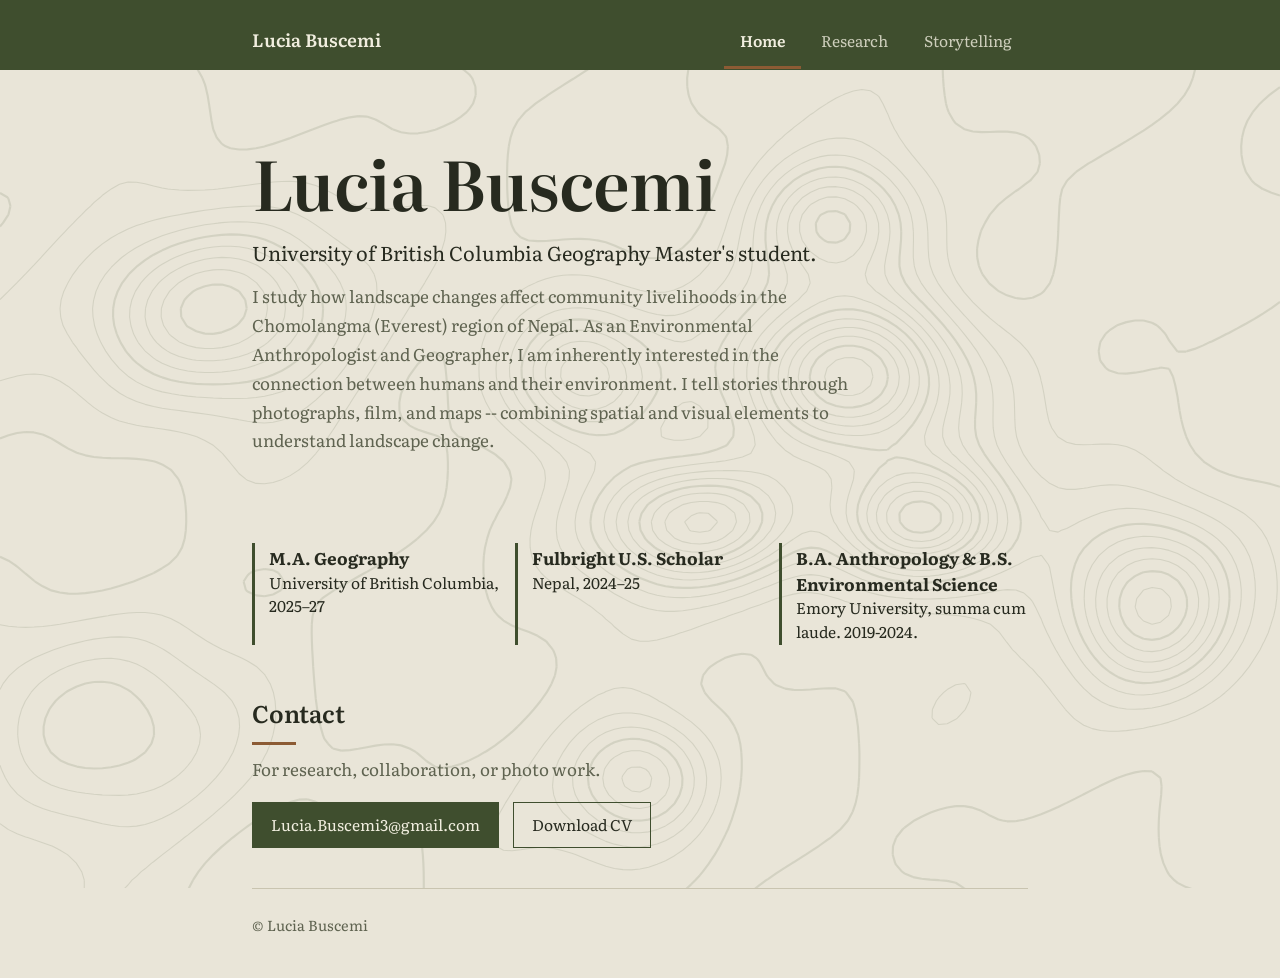
==== index.html @ bc477846 "Update description of research focus in index.html" ====
<!DOCTYPE html>
<html lang="en">
<head>
<meta charset="utf-8">
<meta name="viewport" content="width=device-width, initial-scale=1, viewport-fit=cover">
<title>Lucia Buscemi</title>
<link href="https://fonts.googleapis.com/css2?family=Literata:ital,opsz,wght@0,7..72,400;0,7..72,600;1,7..72,400&display=swap" rel="stylesheet">
<style>
:root{
  --bg:#e9e5d8; --panel:#f3f0e6; --ink:#272a1f; --muted:#5f6350; --line:#c9c4b0; --moss:#3f4e2e; --on-moss:#f1eedf; --clay:#8c5b34; --link:#3f5a2a;
  box-sizing:border-box; padding-top:env(safe-area-inset-top,0px); padding-bottom:env(safe-area-inset-bottom,0px);
}
@media (prefers-color-scheme: dark){
  :root:not([data-theme="light"]){--bg:#1b1e16;--panel:#23271c;--ink:#e8e6d8;--muted:#a3a68f;--line:#3b402f;--moss:#2c3820;--on-moss:#ecead9;--clay:#d19a6a;--link:#b5cf93}
}
:root[data-theme="dark"]{--bg:#1b1e16;--panel:#23271c;--ink:#e8e6d8;--muted:#a3a68f;--line:#3b402f;--moss:#2c3820;--on-moss:#ecead9;--clay:#d19a6a;--link:#b5cf93}
html{scroll-padding-top:env(safe-area-inset-top,0px)}
*{box-sizing:border-box}
body{margin:0;background:var(--bg);color:var(--ink);font-family:"Literata",Georgia,"Times New Roman",serif;font-size:17px;line-height:1.7}
a{color:var(--link);text-underline-offset:3px}
a:focus-visible,button:focus-visible{outline:2px solid var(--clay);outline-offset:3px}
.wrap{max-width:820px;margin:0 auto;padding:0 22px}
.bar{background:var(--moss);color:var(--on-moss)}
.bar .wrap{display:flex;flex-wrap:wrap;justify-content:space-between;align-items:baseline;gap:8px 28px;padding-top:18px;padding-bottom:0}
.bar .name{font-weight:600;font-size:18px;padding-bottom:14px}
nav{display:flex;gap:4px}
nav a{color:var(--on-moss);text-decoration:none;padding:10px 16px 12px;font-size:15.5px;border-bottom:3px solid transparent;opacity:.8}
nav a:hover{opacity:1}
nav a[aria-current="page"]{opacity:1;border-bottom-color:var(--clay);font-weight:600}
.page{display:none;padding-bottom:40px}
.page.on{display:block}
#home{position:relative;overflow:hidden}
#topo{position:absolute;inset:0;width:100%;height:100%;color:var(--moss);opacity:.12;pointer-events:none}
#home .wrap{position:relative}
.hero{border-bottom:0}
.hero .wrap{position:relative;padding-top:76px;padding-bottom:64px}
h1{font-size:clamp(42px,9vw,68px);line-height:1.05;font-weight:600;margin:0 0 20px;letter-spacing:-.015em}
.lede{font-size:20px;line-height:1.55;max-width:34em;margin:0 0 14px}
.sub{max-width:36em;color:var(--muted);margin:0}
h2{font-size:24px;font-weight:600;margin:48px 0 6px}
h2::after{content:"";display:block;width:44px;height:3px;background:var(--clay);margin-top:8px}
.intro{color:var(--muted);margin:10px 0 18px;max-width:40em}
.facts{display:grid;gap:14px;margin-top:24px}
@media(min-width:640px){.facts{grid-template-columns:repeat(3,1fr)}}
.fact{border-left:3px solid var(--moss);padding:2px 0 2px 14px;font-size:15.5px;line-height:1.5}
.fact b{display:block;font-size:17px}
.contact{display:flex;flex-wrap:wrap;gap:10px 14px;margin-top:14px}
.btn{display:inline-block;padding:9px 18px;border:1.5px solid var(--moss);color:var(--ink);text-decoration:none;font-size:15.5px;background:transparent}
.btn.fill{background:var(--moss);color:var(--on-moss)}
.btn:hover{border-color:var(--clay)}
.item{padding:16px 0;border-bottom:1px solid var(--line)}
.item:last-of-type{border-bottom:0}
.item h3{font-size:19px;font-weight:600;margin:0 0 2px;line-height:1.35}
.meta{font-size:14.5px;color:var(--clay);font-style:italic;margin-bottom:4px}
.item p{margin:6px 0 0;max-width:42em}
.embed{margin:16px 0 8px}
.frame{position:relative;width:100%;background:var(--panel);border:1px solid var(--line)}
.frame iframe{position:absolute;inset:0;width:100%;height:100%;border:0}
.frame .empty{position:absolute;inset:0;display:flex;align-items:center;justify-content:center;text-align:center;padding:16px;color:var(--muted);font-style:italic;font-size:15px}
.open{font-size:14.5px;margin-top:6px}
.photos{display:grid;grid-template-columns:repeat(auto-fill,minmax(200px,1fr));gap:12px;margin-top:14px}
.photos figure{margin:0}
.ph{aspect-ratio:4/3;background:var(--panel);border:1px solid var(--line);display:flex;align-items:center;justify-content:center;color:var(--muted);font-size:13px;font-style:italic;text-align:center;padding:8px}
figcaption{font-size:13.5px;color:var(--muted);margin-top:4px}
.carousel{position:relative;margin-top:14px;outline:none}
.slide{position:relative;aspect-ratio:3/2;background:var(--panel);border:1px solid var(--line);display:flex;align-items:center;justify-content:center;color:var(--muted);font-style:italic;font-size:15px;text-align:center;padding:12px}
.slide img{max-width:100%;max-height:100%;object-fit:contain;display:block}
.carousel [hidden]{display:none!important}
.arrow{position:absolute;top:50%;transform:translateY(-50%);width:44px;height:44px;border:0;background:var(--moss);color:var(--on-moss);font-size:26px;line-height:1;cursor:pointer;opacity:.9}
.arrow:hover{background:var(--clay)}
.arrow.prev{left:10px}.arrow.next{right:10px}
.capline{display:flex;justify-content:space-between;gap:16px;margin-top:8px;font-size:14.5px;color:var(--muted)}
.stage{position:relative}
.spread{display:flex;justify-content:center;align-items:center;background:var(--panel);border:1px solid var(--line);min-height:240px}
.spread img{width:50%;height:auto;display:block;min-width:0}
.spread.single img{width:100%;max-width:480px}
.spread .none{padding:60px 16px;color:var(--muted);font-style:italic;font-size:15px;text-align:center}
footer{padding:24px 0 40px;border-top:1px solid var(--line);font-size:14.5px;color:var(--muted)}
</style>
</head>
<body>
<header class="bar"><div class="wrap">
  <span class="name">Lucia Buscemi</span>
  <nav aria-label="Pages">
    <a href="#home">Home</a><a href="#research">Research</a><a href="#storytelling">Storytelling</a>
  </nav>
</div></header>

<main>
<!-- HOME -->
<div class="page" id="home">
  <svg id="topo" viewBox="0 0 1200 800" preserveAspectRatio="xMidYMid slice" fill="none" stroke="currentColor" stroke-linejoin="round" aria-hidden="true"></svg>
  <div class="hero">
    <div class="wrap">
      <h1>Lucia Buscemi</h1>
      <p class="lede">University of British Columbia Geography Master's student.</p>
      <p class="sub">I study how landscape changes affect community livelihoods in the Chomolangma (Everest) region of Nepal. As an Environmental Anthropologist and Geographer, I am inherently interested in the connection between humans and their environment. I tell stories through photographs, film, and maps -- combining spatial and visual elements to understand landscape change.</p>
    </div>
  </div>
  <div class="wrap">
    <div class="facts">
      <div class="fact"><b>M.A. Geography</b>University of British Columbia, 2025–27</div>
      <div class="fact"><b>Fulbright U.S. Scholar</b>Nepal, 2024–25</div>
      <div class="fact"><b>B.A. Anthropology & B.S. Environmental Science</b>Emory University, summa cum laude. 2019-2024.</div>
    </div>
    <h2>Contact</h2>
    <p class="intro">For research, collaboration, or photo work.</p>
    <div class="contact">
      <a class="btn fill" href="mailto:Lucia.Buscemi3@gmail.com">Lucia.Buscemi3@gmail.com</a>
      <a class="btn" href="#">Download CV</a>
    </div>
  </div>
</div>

<!-- RESEARCH -->
<div class="page" id="research"><div class="wrap">
  <h2>Research</h2>
  <p class="intro">Hazards, tourism, and livelihoods in the Himalaya, and how local communities respond to landscape changes.</p>

  <div class="item">
    <div class="meta">Master's research at UBC, in progress, 2025&ndash;27</div>
    <h3>The Effects of Hazard-Related Landscape Changes on Livelihoods in Khumbu Pasanglhamu Rural Municipality, Nepal</h3>
    <p>How floods and landslides affect livelihoods in Solukhumbu. Designed with the Sagarmatha Pollution Control Committee and Khumbu Pasanglhamu Rural Municipality. Supervisor: Dr. Michele Koppes, Committee: Dr. Phurwa Dolpopa.</p>
  </div>
  <div class="item">
    <div class="meta">Fulbright research, 2024&ndash;25</div>
    <h3>Tourism infrastructure, climate adaptation, and policy</h3>
    <p>Ethnographic research in the Everest region on trekking trails, adaptation initiatives, and government policy, alongside waste management work including the Carry Me Back program.</p>
    <div class="embed" data-embed="storymap" data-ratio="62%" data-title="ArcGIS StoryMap"></div>
  </div>
  <div class="item">
    <div class="meta">Honors thesis, 2023</div>
    <h3>Footsteps on the Roof of the World: Navigating Anthropogenic Impacts in the Everest Region</h3>
    <p>Supported by a Halle Institute research fellowship and awarded highest honors. It looks at the autonomy of Khumbu residents and challenges Western media portrayals of trash in the region.</p>
  </div>
  <div class="item">
    <div class="meta">Research thesis, Chile, 2024</div>
    <h3>Las Hierbas Medicinales y Problemas Ambientales: Socio-Political-Environmental Nexus of the Mapuche Population in Central-Southern Chile</h3>
    <p>A capstone thesis about the relationship between dictator-era forest plantations in Chile with the Indigenous Mapuche's relationship with/access to medicinal plants.</p>
  </div>

  <h2>Scientific poster</h2>
  <p class="intro">Plastic burning in Guatemala.</p>
  <div class="embed" data-embed="poster" data-ratio="133%" data-max="440px" data-title="Scientific poster"></div>
</div></div>

<!-- STORYTELLING -->
<div class="page" id="storytelling"><div class="wrap">
  <h2>Storytelling</h2>
  <p class="intro">Photographs, film, and print about the places and people I work with.</p>

  <h2>Photography</h2>
  <div class="carousel" id="car" tabindex="0" role="group" aria-roledescription="carousel" aria-label="Photography">
    <div class="slide"><img id="car-img" alt="" hidden><span id="car-none">Replace with a photo</span></div>
    <button class="arrow prev" id="car-prev" aria-label="Previous photo">&#8249;</button>
    <button class="arrow next" id="car-next" aria-label="Next photo">&#8250;</button>
    <div class="capline"><span id="car-cap"></span><span id="car-count"></span></div>
  </div>

  <h2>Photojournalism</h2>
  <p class="intro">Written from informal interviews with residents of El Chaltén, Argentina, this article explores how the newly elected President of Argentina, Javier Millei, threatens land sovernigity and environmental conservation of the Patagonia region.</p>
  <div class="embed" data-embed="photojournalism" data-ratio="62%" data-title="Photojournalism"></div>

  <h2>Video</h2>
  <p class="intro">DRAFT part of a short film about a new road that was built into the Chomolangma (Everest) region of Nepal.</p>
  <div class="embed" data-embed="video" data-ratio="56.25%" data-title="Video"></div>

  <h2>Magazine</h2>
  <p class="intro">The Himalayan Art Symposium 2025 magazine.</p>
  <div class="carousel" id="mag" tabindex="0" role="group" aria-roledescription="carousel" aria-label="Magazine">
    <div class="stage">
      <div class="spread" id="mag-spread"></div>
      <button class="arrow prev" id="mag-prev" aria-label="Previous pages">&#8249;</button>
      <button class="arrow next" id="mag-next" aria-label="Next pages">&#8250;</button>
    </div>
    <div class="capline"><span id="mag-cap"></span><span id="mag-pdf"></span></div>
  </div>

  <h2>Brochure</h2>
  <p class="intro">A waste management brochure for Sagarmatha National Park.</p>
  <div class="embed" data-embed="flyer" data-ratio="70%" data-title="Brochure"></div>
</div></div>
</main>

<div class="wrap"><footer>© Lucia Buscemi</footer></div>

<script>
// Paste your share/embed links between the quotes. Leave empty to show a placeholder.
var EMBEDS = {
  photojournalism: "https://www.canva.com/design/DAF_JvlA7Rw/uStv0QBDQE4K6cSyzGXrGg/view?embed",
  video: "https://www.youtube.com/embed/9x9nUaC5-gs?si=LjgP9laKdaHgzKM0",
  storymap: "https://storymaps.arcgis.com/stories/f96e7fc4ce134c1085461bcf22367383",
  flyer: "https://www.canva.com/design/DAGhS96YS2A/IpJbpJyo7QUl0VN2s8rgWg/view?embed",
  poster: "https://www.canva.com/design/DAGucFhJKdc/jUPxYcBiiAcR9ZHtkVZmww/view?embed"
};
document.querySelectorAll(".embed").forEach(function(el){
  if (el.dataset.max) el.style.maxWidth = el.dataset.max;
  var url = EMBEDS[el.dataset.embed], f = document.createElement("div");
  f.className = "frame"; f.style.paddingTop = el.dataset.ratio;
  if (url) {
    var i = document.createElement("iframe");
    i.src = url; i.title = el.dataset.title; i.loading = "lazy"; i.allowFullscreen = true;
    i.allow = "accelerometer; autoplay; clipboard-write; encrypted-media; gyroscope; picture-in-picture; web-share; fullscreen; geolocation";
    i.referrerPolicy = "strict-origin-when-cross-origin";
    f.appendChild(i);
    el.appendChild(f);
    var p = document.createElement("p"); p.className = "open";
    p.innerHTML = '<a target="_blank" rel="noopener">Open in a new tab</a>';
    p.firstChild.href = url; el.appendChild(p);
  } else {
    f.innerHTML = '<div class="empty">Your ' + el.dataset.title.toLowerCase() + ' will appear here once its link is added.</div>';
    el.appendChild(f);
  }
});
// Stylized contour map of the Everest massif (Everest, Lhotse, Nuptse, Changtse, Cho Oyu, Makalu), not survey data.
(function(){
  var nx=150, ny=100, S=[[1,.38,1,.13,.10],[1.08,.55,.93,.10,.07],[.82,.55,.82,.12,.07],[.98,.2,.6,.09,.07],[.68,.38,.62,.09,.08],[.25,.3,.7,.14,.10],[1.35,.65,.75,.10,.10],[.75,.85,.5,.08,.07],[.1,.8,.35,.15,.12]];
  function h(x,y){
    var v=.1;
    S.forEach(function(k){var dx=(x-k[0])/k[3],dy=(y-k[1])/k[4];v+=k[2]*Math.exp(-(dx*dx+dy*dy));});
    return v+.035*Math.sin(x*14+y*6)+.03*Math.sin(y*19-x*7+1)+.015*Math.sin(x*31+y*23);
  }
  var g=[],i,j,k;
  for(j=0;j<=ny;j++){g[j]=[];for(i=0;i<=nx;i++)g[j][i]=h(i/nx*1.5,j/ny);}
  var cw=1200/nx,ch=800/ny,thin="",thick="";
  for(k=0;k<14;k++){
    var l=.1+k*.075,d="";
    for(j=0;j<ny;j++)for(i=0;i<nx;i++){
      var a=g[j][i],b=g[j][i+1],c=g[j+1][i+1],e=g[j+1][i],x0=i*cw,y0=j*ch;
      var m=(a>l?8:0)|(b>l?4:0)|(c>l?2:0)|(e>l?1:0);
      if(m==0||m==15)continue;
      var P={T:[x0+cw*(l-a)/(b-a),y0],R:[x0+cw,y0+ch*(l-b)/(c-b)],B:[x0+cw*(l-e)/(c-e),y0+ch],L:[x0,y0+ch*(l-a)/(e-a)]};
      var T={1:"LB",2:"BR",3:"LR",4:"TR",5:"TLBR",6:"TB",7:"TL",8:"TL",9:"TB",10:"TRLB",11:"TR",12:"LR",13:"BR",14:"LB"}[m];
      for(var q=0;q<T.length;q+=2){var p1=P[T[q]],p2=P[T[q+1]];d+="M"+p1[0].toFixed(1)+" "+p1[1].toFixed(1)+"L"+p2[0].toFixed(1)+" "+p2[1].toFixed(1);}
    }
    if(k%4==0)thick+=d;else thin+=d;
  }
  document.getElementById("topo").innerHTML='<path d="'+thin+'" stroke-width="1"/><path d="'+thick+'" stroke-width="2"/>';
})();
// Photography: the folder your photos are in. Use "" if they sit next to index.html.
var PHOTO_DIR = "photos/";
var PHOTOS = [
  {src: PHOTO_DIR + "himalayanart-1.JPG", caption: "Himalayan Art Symposium | Salleri, Solukhumbu, Nepal | May 2025"},
  {src: PHOTO_DIR + "himalayanart-2.JPG", caption: "Himalayan Art Symposium | Salleri, Solukhumbu, Nepal | May 2025"},
  {src: PHOTO_DIR + "himalayanart-3.JPG", caption: "Himalayan Art Symposium | Salleri, Solukhumbu, Nepal | May 2025"},
  {src: PHOTO_DIR + "himalayanart-4.JPG", caption: "Himalayan Art Symposium | Salleri, Solukhumbu, Nepal | May 2025"},
  {src: PHOTO_DIR + "himalayanart-5.JPG", caption: "Himalayan Art Symposium | Salleri, Solukhumbu, Nepal | May 2025"},
  {src: PHOTO_DIR + "himalayanart-6.JPG", caption: "Himalayan Art Symposium | Salleri, Solukhumbu, Nepal | May 2025"},
  {src: PHOTO_DIR + "himalayanart-7.JPG", caption: "Himalayan Art Symposium | Salleri, Solukhumbu, Nepal | May 2025"},
  {src: PHOTO_DIR + "himalayanart-8.JPG", caption: "Himalayan Art Symposium | Salleri, Solukhumbu, Nepal | May 2025"},
  {src: PHOTO_DIR + "himalayanart-9.JPG", caption: "Himalayan Art Symposium | Salleri, Solukhumbu, Nepal | May 2025"},
  {src: PHOTO_DIR + "himalayanart-10.JPG", caption: "Himalayan Art Symposium | Salleri, Solukhumbu, Nepal | May 2025"},
  {src: PHOTO_DIR + "himalayanart-11.JPG", caption: "Himalayan Art Symposium | Salleri, Solukhumbu, Nepal | May 2025"},
  {src: PHOTO_DIR + "himalayanart-12.JPG", caption: "Himalayan Art Symposium | Salleri, Solukhumbu, Nepal | May 2025"},
  {src: PHOTO_DIR + "himalayanart-13.JPG", caption: "Himalayan Art Symposium | Salleri, Solukhumbu, Nepal | May 2025"},
  {src: PHOTO_DIR + "himalayanart-14.JPG", caption: "Himalayan Art Symposium | Salleri, Solukhumbu, Nepal | May 2025"},
  {src: PHOTO_DIR + "himalayanart-15.JPG", caption: "Himalayan Art Symposium | Salleri, Solukhumbu, Nepal | May 2025"},
  {src: PHOTO_DIR + "himalayanart-16.JPG", caption: "Himalayan Art Symposium | Salleri, Solukhumbu, Nepal | May 2025"},
  {src: PHOTO_DIR + "himalayanart-17.JPG", caption: "Himalayan Art Symposium | Salleri, Solukhumbu, Nepal | May 2025"},
  {src: PHOTO_DIR + "nature-1.JPG", caption: "Cerro Chaltén | Patagonia, Argentina | January 2024"},
  {src: PHOTO_DIR + "nature-2.JPG", caption: "Cerro Chaltén | Patagonia, Argentina | January 2024"},
  {src: PHOTO_DIR + "nature-3.JPG", caption: "Torres del Paine National Park | Patagonia, Chile | February 2024"},
  {src: PHOTO_DIR + "nature-4.JPG", caption: "Torres del Paine National Park | Patagonia, Chile | February 2024"},
  {src: PHOTO_DIR + "khumbu-1.JPG", caption: "Porter above Namche Bazaar | Solukhumbu, Nepal | June 2022"},
  {src: PHOTO_DIR + "khumbu-2.JPG", caption: "Chomolangma (Everest) Base Camp during the monsoon | Solukhumbu, Nepal | July 2022"},
  {src: PHOTO_DIR + "khumbu-3.JPG", caption: "Sunset over Chomolangma (Everest) from Kala Pattar | Solukhumbu, Nepal | June 2023"},
  {src: PHOTO_DIR + "khumbu-4.JPG", caption: "Ama Dablam | Solukhumbu, Nepal | June 2023"},
  {src: PHOTO_DIR + "patagonia-1.JPG", caption: "Glaciar Grey, Southern Patagonia Ice Field | Torres del Paine National Park, Chile | February 2024"},
  {src: PHOTO_DIR + "patagonia-2.JPG", caption: "Glaciar Grey, Southern Patagonia Ice Field | Torres del Paine National Park, Chile | February 2024"},
  {src: PHOTO_DIR + "peru-1.JPG", caption: "Sand Buggy, Huacachina Desert Oasis | Peru | January 2020"}
];
(function(){
  var list = PHOTOS.length ? PHOTOS : [{src:"",caption:"Caption, place, year"},{src:"",caption:"Caption, place, year"},{src:"",caption:"Caption, place, year"}];
  var i=0, box=document.getElementById("car"), img=document.getElementById("car-img"), none=document.getElementById("car-none"),
      cap=document.getElementById("car-cap"), cnt=document.getElementById("car-count");
  function render(){
    var p=list[i]; cap.textContent=p.caption||""; cnt.textContent=(i+1)+" / "+list.length;
    if(p.src){ none.hidden=true; img.hidden=false; img.alt=p.caption||"Photograph"; img.src=p.src; }
    else { img.hidden=true; none.hidden=false; none.textContent="Replace with a photo"; }
  }
  img.addEventListener("error",function(){
    var u=list[i].src, alt=/\.JPG$/.test(u)?u.replace(/\.JPG$/,".jpg"):(/\.jpg$/.test(u)?u.replace(/\.jpg$/,".JPG"):"");
    if(alt && img.getAttribute("src")===u){ img.src=alt; return; }
    img.hidden=true; none.hidden=false; none.textContent="Photo not found: "+u;
  });
  function go(d){ i=(i+d+list.length)%list.length; render(); }
  document.getElementById("car-prev").onclick=function(){go(-1)};
  document.getElementById("car-next").onclick=function(){go(1)};
  if(list.length<2){ document.getElementById("car-prev").hidden=true; document.getElementById("car-next").hidden=true; }
  box.addEventListener("keydown",function(e){ if(e.key==="ArrowLeft")go(-1); if(e.key==="ArrowRight")go(1); });
  var x0=null;
  box.addEventListener("touchstart",function(e){x0=e.touches[0].clientX},{passive:true});
  box.addEventListener("touchend",function(e){ if(x0===null)return; var dx=e.changedTouches[0].clientX-x0; if(Math.abs(dx)>40)go(dx<0?1:-1); x0=null; });
  render();
})();
// Magazine: put page images in a "magazine" folder, in order, and list them here.
var MAGAZINE = {
  pages: [
    // "magazine/page-01.jpg", "magazine/page-02.jpg", "magazine/page-03.jpg"
  ],
  pdf: "" // optional, e.g. "magazine/magazine.pdf" adds a download link
};
(function(){
  var pages=MAGAZINE.pages, sp=document.getElementById("mag-spread"), box=document.getElementById("mag"),
      cap=document.getElementById("mag-cap"), pdf=document.getElementById("mag-pdf"),
      prev=document.getElementById("mag-prev"), next=document.getElementById("mag-next"), i=0, views=[], single=false;
  function build(){
    single=window.innerWidth<640; views=[];
    if(single){ pages.forEach(function(_,k){views.push([k])}); }
    else { if(pages.length) views.push([0]); for(var k=1;k<pages.length;k+=2) views.push(k+1<pages.length?[k,k+1]:[k]); }
  }
  function render(){
    sp.innerHTML=""; sp.className="spread"+(single?" single":"");
    if(!pages.length){ sp.innerHTML='<div class="none">Magazine pages will appear here as a two-page spread.</div>'; cap.textContent=""; prev.hidden=next.hidden=true; return; }
    var v=views[i]; v.forEach(function(k){var im=document.createElement("img"); im.src=pages[k]; im.alt="Magazine page "+(k+1); sp.appendChild(im);});
    cap.textContent=(v.length>1?"Pages "+(v[0]+1)+"\u2013"+(v[1]+1):"Page "+(v[0]+1))+" of "+pages.length;
    prev.hidden=next.hidden=views.length<2;
  }
  function go(d){ i=(i+d+views.length)%views.length; render(); }
  function find(pg){ for(var k=0;k<views.length;k++) if(views[k].indexOf(pg)>-1) return k; return 0; }
  prev.onclick=function(){go(-1)}; next.onclick=function(){go(1)};
  box.addEventListener("keydown",function(e){ if(e.key==="ArrowLeft")go(-1); if(e.key==="ArrowRight")go(1); });
  var x0=null;
  box.addEventListener("touchstart",function(e){x0=e.touches[0].clientX},{passive:true});
  box.addEventListener("touchend",function(e){ if(x0===null)return; var dx=e.changedTouches[0].clientX-x0; if(Math.abs(dx)>40)go(dx<0?1:-1); x0=null; });
  window.addEventListener("resize",function(){ var was=single, pg=views[i]?views[i][0]:0; build(); if(was!==single){ i=find(pg); render(); } });
  if(MAGAZINE.pdf){ pdf.innerHTML='<a download>Download the magazine (PDF)</a>'; pdf.firstChild.href=MAGAZINE.pdf; }
  build(); render();
})();
function show(id){
  if (!id || !document.getElementById(id)) id = "home";
  document.querySelectorAll(".page").forEach(function(p){p.classList.toggle("on", p.id === id)});
  document.querySelectorAll("nav a").forEach(function(a){
    if (a.getAttribute("href") === "#" + id) a.setAttribute("aria-current","page"); else a.removeAttribute("aria-current");
  });
  window.scrollTo(0,0);
}
function fromHash(){ var h=""; try{h=location.hash.slice(1);}catch(e){} show(h); }
document.querySelectorAll("nav a").forEach(function(a){
  a.addEventListener("click", function(e){
    e.preventDefault();
    var id = a.getAttribute("href").slice(1);
    show(id);
    try{ history.replaceState(null, "", "#" + id); }catch(err){}
  });
});
window.addEventListener("hashchange", fromHash);
fromHash();
</script>
</body>
</html>
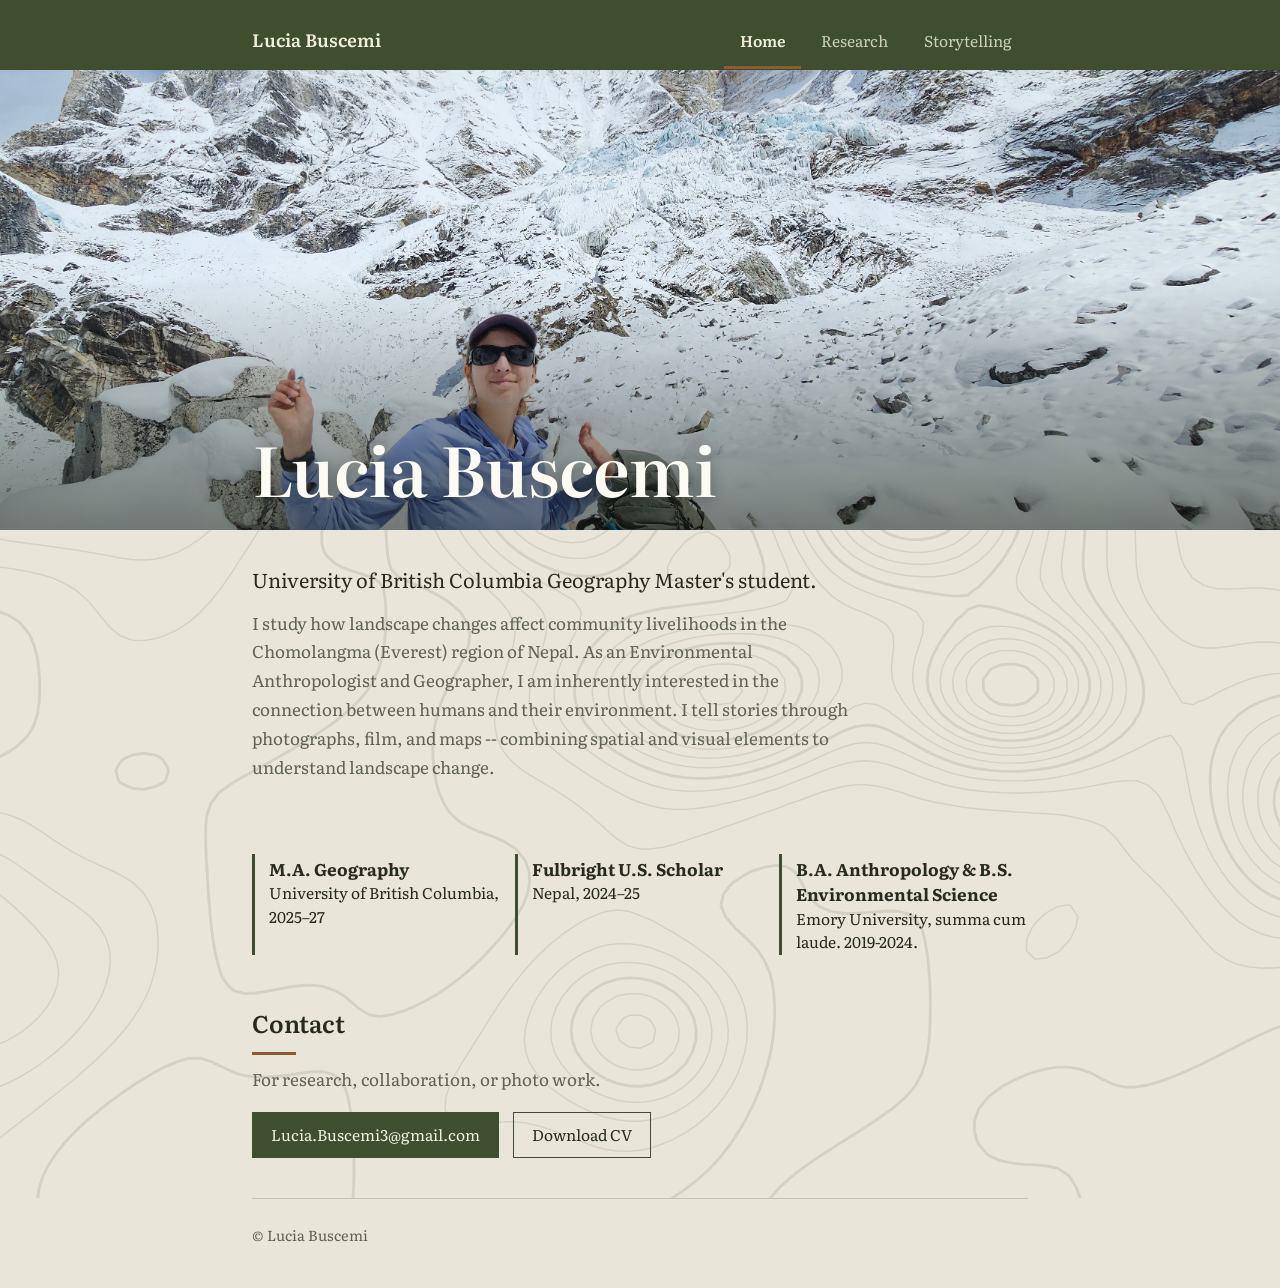
==== commit 9056d170: "Rename index (8).html to index.html" ====
--- a/index.html
+++ b/index.html
@@ -33,7 +33,13 @@
 #topo{position:absolute;inset:0;width:100%;height:100%;color:var(--moss);opacity:.12;pointer-events:none}
 #home .wrap{position:relative}
 .hero{border-bottom:0}
-.hero .wrap{position:relative;padding-top:76px;padding-bottom:64px}
+.hero .wrap{position:relative;padding-top:34px;padding-bottom:48px}
+.banner{position:relative;height:clamp(280px,44vw,460px);background:var(--moss);overflow:hidden}
+.banner img{position:absolute;inset:0;width:100%;height:100%;object-fit:cover;object-position:center}
+.banner img[hidden]{display:none}
+.banner::after{content:"";position:absolute;inset:0;background:linear-gradient(to top,rgba(18,22,12,.55),rgba(18,22,12,0) 55%);pointer-events:none}
+#home .banner .wrap{position:absolute;left:0;right:0;bottom:0;z-index:1;padding:0 22px 26px}
+.banner h1{color:#fbfaf3;margin:0;text-shadow:0 1px 14px rgba(0,0,0,.35)}
 h1{font-size:clamp(42px,9vw,68px);line-height:1.05;font-weight:600;margin:0 0 20px;letter-spacing:-.015em}
 .lede{font-size:20px;line-height:1.55;max-width:34em;margin:0 0 14px}
 .sub{max-width:36em;color:var(--muted);margin:0}
@@ -91,8 +97,11 @@
 <div class="page" id="home">
   <svg id="topo" viewBox="0 0 1200 800" preserveAspectRatio="xMidYMid slice" fill="none" stroke="currentColor" stroke-linejoin="round" aria-hidden="true"></svg>
   <div class="hero">
+    <div class="banner">
+      <img id="cover-img" alt="Cover photograph">
+      <div class="wrap"><h1>Lucia Buscemi</h1></div>
+    </div>
     <div class="wrap">
-      <h1>Lucia Buscemi</h1>
       <p class="lede">University of British Columbia Geography Master's student.</p>
       <p class="sub">I study how landscape changes affect community livelihoods in the Chomolangma (Everest) region of Nepal. As an Environmental Anthropologist and Geographer, I am inherently interested in the connection between humans and their environment. I tell stories through photographs, film, and maps -- combining spatial and visual elements to understand landscape change.</p>
     </div>
@@ -142,6 +151,9 @@
   <h2>Scientific poster</h2>
   <p class="intro">Plastic burning in Guatemala.</p>
   <div class="embed" data-embed="poster" data-ratio="133%" data-max="440px" data-title="Scientific poster"></div>
+
+  <h2>Emory University Anthropology 585 (Development and Change) Final Paper</h2>
+  <div class="embed" data-embed="paper" data-ratio="125%" data-max="680px" data-title="Final paper"></div>
 </div></div>
 
 <!-- STORYTELLING -->
@@ -191,7 +203,8 @@
   video: "https://www.youtube.com/embed/9x9nUaC5-gs?si=LjgP9laKdaHgzKM0",
   storymap: "https://storymaps.arcgis.com/stories/f96e7fc4ce134c1085461bcf22367383",
   flyer: "https://www.canva.com/design/DAGhS96YS2A/IpJbpJyo7QUl0VN2s8rgWg/view?embed",
-  poster: "https://www.canva.com/design/DAGucFhJKdc/jUPxYcBiiAcR9ZHtkVZmww/view?embed"
+  poster: "https://www.canva.com/design/DAGucFhJKdc/jUPxYcBiiAcR9ZHtkVZmww/view?embed",
+  paper: "papers/anthro585-final-paper.pdf" // PDF uploaded to a "papers" folder on GitHub
 };
 document.querySelectorAll(".embed").forEach(function(el){
   if (el.dataset.max) el.style.maxWidth = el.dataset.max;
@@ -293,13 +306,14 @@
   box.addEventListener("touchend",function(e){ if(x0===null)return; var dx=e.changedTouches[0].clientX-x0; if(Math.abs(dx)>40)go(dx<0?1:-1); x0=null; });
   render();
 })();
-// Magazine: put page images in a "magazine" folder, in order, and list them here.
+// Magazine: the folder with your page images, and how many pages there are (page-01.jpg ... page-66.jpg).
+var MAGAZINE_DIR = "magazine/";
+var MAGAZINE_PAGES = 66;
 var MAGAZINE = {
-  pages: [
-    // "magazine/page-01.jpg", "magazine/page-02.jpg", "magazine/page-03.jpg"
-  ],
+  pages: [],
   pdf: "" // optional, e.g. "magazine/magazine.pdf" adds a download link
 };
+for (var n = 1; n <= MAGAZINE_PAGES; n++) MAGAZINE.pages.push(MAGAZINE_DIR + "page-" + (n < 10 ? "0" : "") + n + ".jpg");
 (function(){
   var pages=MAGAZINE.pages, sp=document.getElementById("mag-spread"), box=document.getElementById("mag"),
       cap=document.getElementById("mag-cap"), pdf=document.getElementById("mag-pdf"),
@@ -312,7 +326,10 @@
   function render(){
     sp.innerHTML=""; sp.className="spread"+(single?" single":"");
     if(!pages.length){ sp.innerHTML='<div class="none">Magazine pages will appear here as a two-page spread.</div>'; cap.textContent=""; prev.hidden=next.hidden=true; return; }
-    var v=views[i]; v.forEach(function(k){var im=document.createElement("img"); im.src=pages[k]; im.alt="Magazine page "+(k+1); sp.appendChild(im);});
+    var v=views[i]; v.forEach(function(k){var im=document.createElement("img"); im.alt="Magazine page "+(k+1);
+      im.onerror=function(){ var u=im.getAttribute("src"); if(!im.dataset.r){ im.dataset.r=1; im.src=/\.jpg$/.test(u)?u.replace(/\.jpg$/,".JPG"):u.replace(/\.JPG$/,".jpg"); } };
+      im.src=pages[k]; sp.appendChild(im);});
+    if(views[i+1]) views[i+1].forEach(function(k){ new Image().src=pages[k]; });
     cap.textContent=(v.length>1?"Pages "+(v[0]+1)+"\u2013"+(v[1]+1):"Page "+(v[0]+1))+" of "+pages.length;
     prev.hidden=next.hidden=views.length<2;
   }
@@ -326,6 +343,16 @@
   window.addEventListener("resize",function(){ var was=single, pg=views[i]?views[i][0]:0; build(); if(was!==single){ i=find(pg); render(); } });
   if(MAGAZINE.pdf){ pdf.innerHTML='<a download>Download the magazine (PDF)</a>'; pdf.firstChild.href=MAGAZINE.pdf; }
   build(); render();
+})();
+// Cover photo banner on the home page
+(function(){
+  var im=document.getElementById("cover-img");
+  im.addEventListener("error",function(){
+    var u=im.getAttribute("src");
+    if(!im.dataset.r){ im.dataset.r=1; im.src=/\.jpg$/.test(u)?u.replace(/\.jpg$/,".JPG"):u.replace(/\.JPG$/,".jpg"); }
+    else { im.hidden=true; }
+  });
+  im.src=PHOTO_DIR+"coverphoto.jpg";
 })();
 function show(id){
   if (!id || !document.getElementById(id)) id = "home";
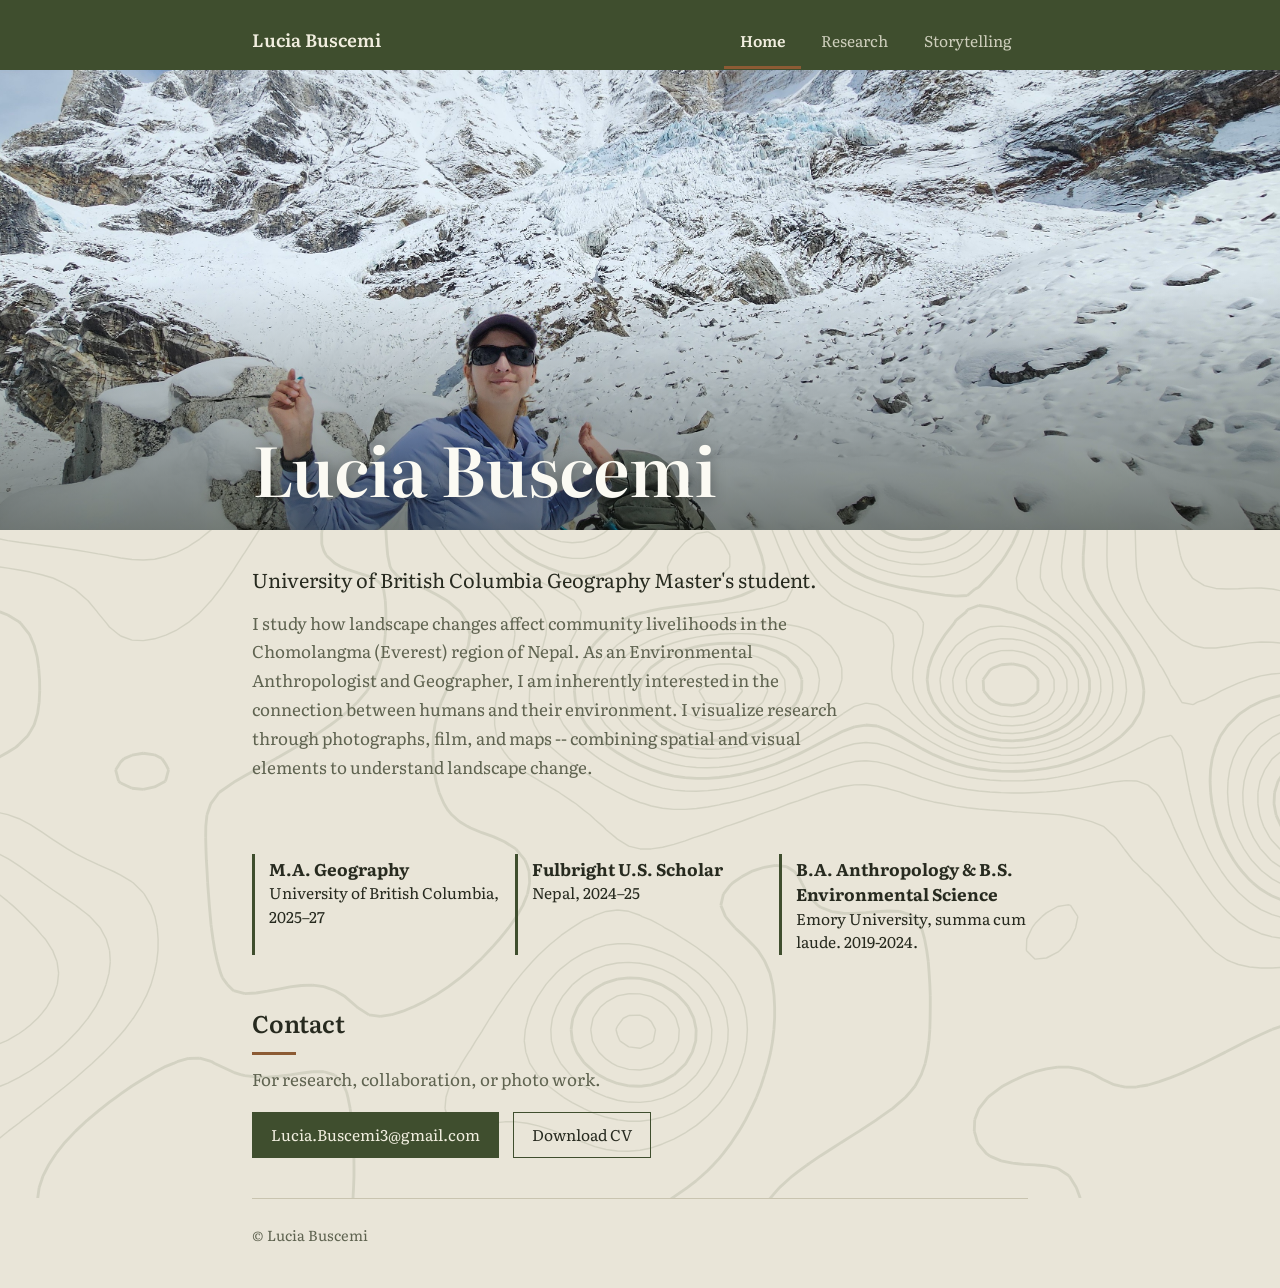
==== commit 30672cef: "Update index.html" ====
--- a/index.html
+++ b/index.html
@@ -75,7 +75,20 @@
 .arrow{position:absolute;top:50%;transform:translateY(-50%);width:44px;height:44px;border:0;background:var(--moss);color:var(--on-moss);font-size:26px;line-height:1;cursor:pointer;opacity:.9}
 .arrow:hover{background:var(--clay)}
 .arrow.prev{left:10px}.arrow.next{right:10px}
-.capline{display:flex;justify-content:space-between;gap:16px;margin-top:8px;font-size:14.5px;color:var(--muted)}
+.capline{display:flex;justify-content:space-between;gap:16px;margin-top:8px;font-size:14.5px;color:var(--muted);line-height:1.5}
+.capline span:first-child{flex:1}
+.capline span:last-child{white-space:nowrap}
+.dd{position:relative;display:flex}
+.menu{display:none;position:absolute;left:0;top:100%;min-width:190px;background:var(--moss);border-top:1px solid rgba(255,255,255,.18);box-shadow:0 8px 18px rgba(0,0,0,.22);z-index:20}
+.dd:hover .menu,.dd:focus-within .menu{display:block}
+.menu a{display:block;padding:11px 18px;border-bottom:0;opacity:.85;font-size:15px;white-space:nowrap}
+.menu a:hover,.menu a:focus-visible{opacity:1;background:rgba(255,255,255,.08)}
+.menu a[aria-current="page"]{font-weight:600;opacity:1}
+.subnav{display:flex;gap:18px;margin:6px 0 0;font-size:15px}
+.subnav a{color:var(--muted);text-decoration:none;border-bottom:2px solid transparent;padding-bottom:2px}
+.subnav a:hover{color:var(--ink)}
+.subnav a[aria-current="page"]{color:var(--ink);font-weight:600;border-bottom-color:var(--clay)}
+.pub{max-width:42em}
 .stage{position:relative}
 .spread{display:flex;justify-content:center;align-items:center;background:var(--panel);border:1px solid var(--line);min-height:240px}
 .spread img{width:50%;height:auto;display:block;min-width:0}
@@ -88,7 +101,9 @@
 <header class="bar"><div class="wrap">
   <span class="name">Lucia Buscemi</span>
   <nav aria-label="Pages">
-    <a href="#home">Home</a><a href="#research">Research</a><a href="#storytelling">Storytelling</a>
+    <a href="#home">Home</a><span class="dd"><a href="#research" data-also="previous">Research</a>
+      <span class="menu"><a href="#research">Current project</a><a href="#previous">Previous work</a></span></span>
+    <a href="#storytelling">Storytelling</a>
   </nav>
 </div></header>
 
@@ -103,7 +118,7 @@
     </div>
     <div class="wrap">
       <p class="lede">University of British Columbia Geography Master's student.</p>
-      <p class="sub">I study how landscape changes affect community livelihoods in the Chomolangma (Everest) region of Nepal. As an Environmental Anthropologist and Geographer, I am inherently interested in the connection between humans and their environment. I tell stories through photographs, film, and maps -- combining spatial and visual elements to understand landscape change.</p>
+      <p class="sub">I study how landscape changes affect community livelihoods in the Chomolangma (Everest) region of Nepal. As an Environmental Anthropologist and Geographer, I am inherently interested in the connection between humans and their environment. I visualize research through photographs, film, and maps -- combining spatial and visual elements to understand landscape change.</p>
     </div>
   </div>
   <div class="wrap">
@@ -121,10 +136,17 @@
   </div>
 </div>
 
-<!-- RESEARCH -->
+<!-- RESEARCH: CURRENT PROJECT -->
 <div class="page" id="research"><div class="wrap">
   <h2>Research</h2>
-  <p class="intro">Hazards, tourism, and livelihoods in the Himalaya, and how local communities respond to landscape changes.</p>
+  <div class="subnav"><a href="#research">Current project</a><a href="#previous">Previous work</a></div>
+
+  <div class="carousel" id="ls" tabindex="0" role="group" aria-roledescription="carousel" aria-label="Landslides in Solukhumbu">
+    <div class="slide"><img id="ls-img" alt="" hidden><span id="ls-none">Photo</span></div>
+    <button class="arrow prev" id="ls-prev" aria-label="Previous photo">&#8249;</button>
+    <button class="arrow next" id="ls-next" aria-label="Next photo">&#8250;</button>
+    <div class="capline"><span id="ls-cap"></span><span id="ls-count"></span></div>
+  </div>
 
   <div class="item">
     <div class="meta">Master's research at UBC, in progress, 2025&ndash;27</div>
@@ -137,23 +159,30 @@
     <p>Ethnographic research in the Everest region on trekking trails, adaptation initiatives, and government policy, alongside waste management work including the Carry Me Back program.</p>
     <div class="embed" data-embed="storymap" data-ratio="62%" data-title="ArcGIS StoryMap"></div>
   </div>
+
+  <h2>Publications</h2>
+  <p class="pub"><strong>In preparation:</strong> Buscemi, L., Sherpa, M. D., &amp; Koppes, M. (2026). The new road to Jomolangma (Everest) and its consequences of displacement and migration in the Solukhumbu region of Nepal. In <em>IUCN Special Compendium on Migration in Mountain Ecosystems</em>.</p>
+</div></div>
+
+<!-- RESEARCH: PREVIOUS WORK -->
+<div class="page" id="previous"><div class="wrap">
+  <h2>Research</h2>
+  <div class="subnav"><a href="#research">Current project</a><a href="#previous">Previous work</a></div>
+
+  <div class="item">
+    <div class="meta">Research thesis, Chile, 2024</div>
+    <h3>Las Hierbas Medicinales y Problemas Ambientales: Socio-Political-Environmental Nexus of the Mapuche Population in Central-Southern Chile</h3>
+    <p>A capstone thesis about the relationship between dictator-era forest plantations in Chile with the Indigenous Mapuche's relationship with/access to medicinal plants.</p>
+  </div>
   <div class="item">
     <div class="meta">Honors thesis, 2023</div>
     <h3>Footsteps on the Roof of the World: Navigating Anthropogenic Impacts in the Everest Region</h3>
     <p>Supported by a Halle Institute research fellowship and awarded highest honors. It looks at the autonomy of Khumbu residents and challenges Western media portrayals of trash in the region.</p>
   </div>
-  <div class="item">
-    <div class="meta">Research thesis, Chile, 2024</div>
-    <h3>Las Hierbas Medicinales y Problemas Ambientales: Socio-Political-Environmental Nexus of the Mapuche Population in Central-Southern Chile</h3>
-    <p>A capstone thesis about the relationship between dictator-era forest plantations in Chile with the Indigenous Mapuche's relationship with/access to medicinal plants.</p>
-  </div>
 
   <h2>Scientific poster</h2>
   <p class="intro">Plastic burning in Guatemala.</p>
   <div class="embed" data-embed="poster" data-ratio="133%" data-max="440px" data-title="Scientific poster"></div>
-
-  <h2>Emory University Anthropology 585 (Development and Change) Final Paper</h2>
-  <div class="embed" data-embed="paper" data-ratio="125%" data-max="680px" data-title="Final paper"></div>
 </div></div>
 
 <!-- STORYTELLING -->
@@ -187,10 +216,6 @@
     </div>
     <div class="capline"><span id="mag-cap"></span><span id="mag-pdf"></span></div>
   </div>
-
-  <h2>Brochure</h2>
-  <p class="intro">A waste management brochure for Sagarmatha National Park.</p>
-  <div class="embed" data-embed="flyer" data-ratio="70%" data-title="Brochure"></div>
 </div></div>
 </main>
 
@@ -282,10 +307,10 @@
   {src: PHOTO_DIR + "patagonia-2.JPG", caption: "Glaciar Grey, Southern Patagonia Ice Field | Torres del Paine National Park, Chile | February 2024"},
   {src: PHOTO_DIR + "peru-1.JPG", caption: "Sand Buggy, Huacachina Desert Oasis | Peru | January 2020"}
 ];
-(function(){
-  var list = PHOTOS.length ? PHOTOS : [{src:"",caption:"Caption, place, year"},{src:"",caption:"Caption, place, year"},{src:"",caption:"Caption, place, year"}];
-  var i=0, box=document.getElementById("car"), img=document.getElementById("car-img"), none=document.getElementById("car-none"),
-      cap=document.getElementById("car-cap"), cnt=document.getElementById("car-count");
+function makeCarousel(id, list){
+  var i=0, box=document.getElementById(id), img=document.getElementById(id+"-img"), none=document.getElementById(id+"-none"),
+      cap=document.getElementById(id+"-cap"), cnt=document.getElementById(id+"-count"),
+      prev=document.getElementById(id+"-prev"), next=document.getElementById(id+"-next");
   function render(){
     var p=list[i]; cap.textContent=p.caption||""; cnt.textContent=(i+1)+" / "+list.length;
     if(p.src){ none.hidden=true; img.hidden=false; img.alt=p.caption||"Photograph"; img.src=p.src; }
@@ -297,15 +322,26 @@
     img.hidden=true; none.hidden=false; none.textContent="Photo not found: "+u;
   });
   function go(d){ i=(i+d+list.length)%list.length; render(); }
-  document.getElementById("car-prev").onclick=function(){go(-1)};
-  document.getElementById("car-next").onclick=function(){go(1)};
-  if(list.length<2){ document.getElementById("car-prev").hidden=true; document.getElementById("car-next").hidden=true; }
+  prev.onclick=function(){go(-1)}; next.onclick=function(){go(1)};
+  if(list.length<2){ prev.hidden=true; next.hidden=true; }
   box.addEventListener("keydown",function(e){ if(e.key==="ArrowLeft")go(-1); if(e.key==="ArrowRight")go(1); });
   var x0=null;
   box.addEventListener("touchstart",function(e){x0=e.touches[0].clientX},{passive:true});
   box.addEventListener("touchend",function(e){ if(x0===null)return; var dx=e.changedTouches[0].clientX-x0; if(Math.abs(dx)>40)go(dx<0?1:-1); x0=null; });
   render();
-})();
+}
+makeCarousel("car", PHOTOS.length ? PHOTOS : [{src:"",caption:"Caption, place, year"}]);
+
+// Current project photos (Research page). Files live in the same folder as your other photos.
+var LANDSLIDES = [
+  {src: PHOTO_DIR + "Landslides1.JPG", caption: "A nine-year old girl sits next to her family home that was destroyed in a landslide triggered by road building five years previous in Solukhumbu, Nepal. Although she told us she did not remember this house, she walked to the house and sat down next to it pensively on her own accord, so maybe a part of her does remember."},
+  {src: PHOTO_DIR + "Landslides2.JPG", caption: "Road construction workers, after being asked not to, threw rocks from where they were building toward a house, leaving many holes in the roof and sides, and windows cracked."},
+  {src: PHOTO_DIR + "Landslides3.JPG", caption: "The road from Paiya to Surke, Solukhumbu, Nepal, in a very landslide prone area."},
+  {src: PHOTO_DIR + "Landslides4.JPG", caption: "A hydropower project under construction, fed from the Luja Khola. This project has been responsible for continuous blasting for five years, and has caused many, many landslides."},
+  {src: PHOTO_DIR + "Landslides5.JPG", caption: "The Dudhkoshi River, Solukhumbu, Nepal, which has been subject to glacial lake outburst floods over the past decades."},
+  {src: PHOTO_DIR + "Landslides6.JPG", caption: "Buksa, Solukhumbu, with the scars of landslides from the Luja Khola Hydropower project in the background."}
+];
+makeCarousel("ls", LANDSLIDES);
 // Magazine: the folder with your page images, and how many pages there are (page-01.jpg ... page-66.jpg).
 var MAGAZINE_DIR = "magazine/";
 var MAGAZINE_PAGES = 66;
@@ -357,17 +393,19 @@
 function show(id){
   if (!id || !document.getElementById(id)) id = "home";
   document.querySelectorAll(".page").forEach(function(p){p.classList.toggle("on", p.id === id)});
-  document.querySelectorAll("nav a").forEach(function(a){
-    if (a.getAttribute("href") === "#" + id) a.setAttribute("aria-current","page"); else a.removeAttribute("aria-current");
+  document.querySelectorAll("nav a, .subnav a").forEach(function(a){
+    var on = a.getAttribute("href") === "#" + id || (a.dataset.also || "").split(" ").indexOf(id) > -1;
+    if (on) a.setAttribute("aria-current","page"); else a.removeAttribute("aria-current");
   });
   window.scrollTo(0,0);
 }
 function fromHash(){ var h=""; try{h=location.hash.slice(1);}catch(e){} show(h); }
-document.querySelectorAll("nav a").forEach(function(a){
+document.querySelectorAll("nav a, .subnav a").forEach(function(a){
   a.addEventListener("click", function(e){
     e.preventDefault();
     var id = a.getAttribute("href").slice(1);
     show(id);
+    try{ a.blur(); }catch(err){}
     try{ history.replaceState(null, "", "#" + id); }catch(err){}
   });
 });
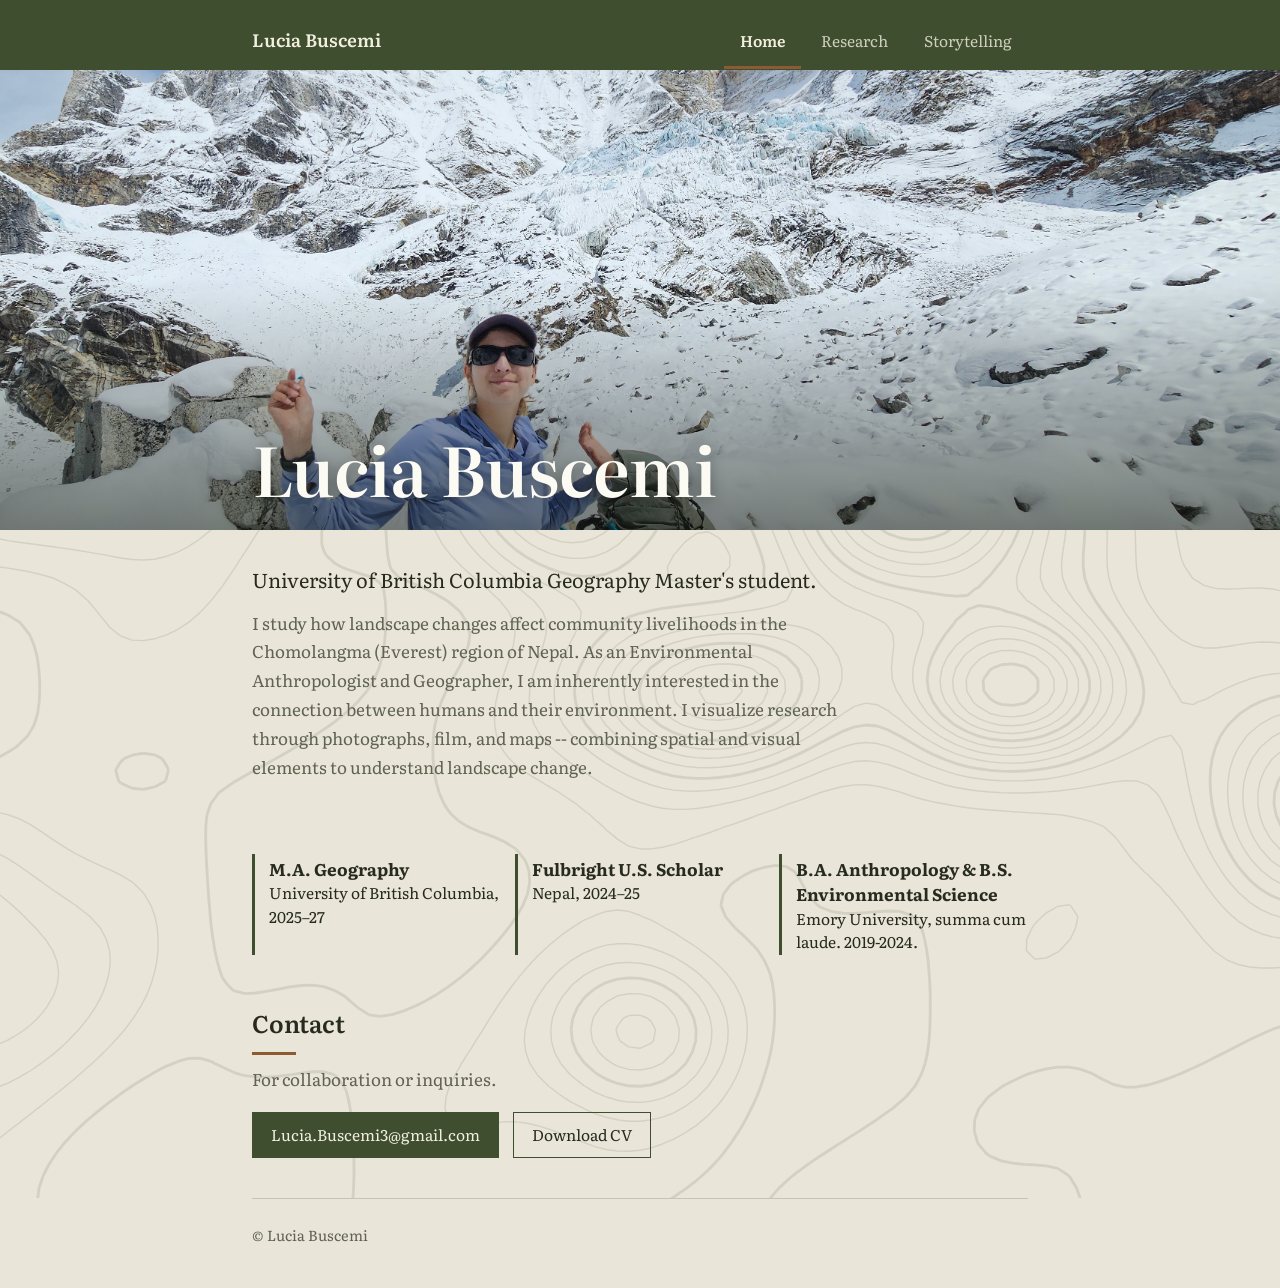
==== commit d44794d2: "Update index.html" ====
--- a/index.html
+++ b/index.html
@@ -128,7 +128,7 @@
       <div class="fact"><b>B.A. Anthropology & B.S. Environmental Science</b>Emory University, summa cum laude. 2019-2024.</div>
     </div>
     <h2>Contact</h2>
-    <p class="intro">For research, collaboration, or photo work.</p>
+    <p class="intro">For collaboration or inquiries.</p>
     <div class="contact">
       <a class="btn fill" href="mailto:Lucia.Buscemi3@gmail.com">Lucia.Buscemi3@gmail.com</a>
       <a class="btn" href="#">Download CV</a>
@@ -161,7 +161,7 @@
   </div>
 
   <h2>Publications</h2>
-  <p class="pub"><strong>In preparation:</strong> Buscemi, L., Sherpa, M. D., &amp; Koppes, M. (2026). The new road to Jomolangma (Everest) and its consequences of displacement and migration in the Solukhumbu region of Nepal. In <em>IUCN Special Compendium on Migration in Mountain Ecosystems</em>.</p>
+  <p class="pub"><strong>In peer-review:</strong> Buscemi, L., Sherpa, M. D., &amp; Koppes, M. (2026). The new road to Jomolangma (Everest) and its consequences of displacement and migration in the Solukhumbu region of Nepal. In <em>IUCN Special Compendium on Migration in Mountain Ecosystems</em>.</p>
 </div></div>
 
 <!-- RESEARCH: PREVIOUS WORK -->
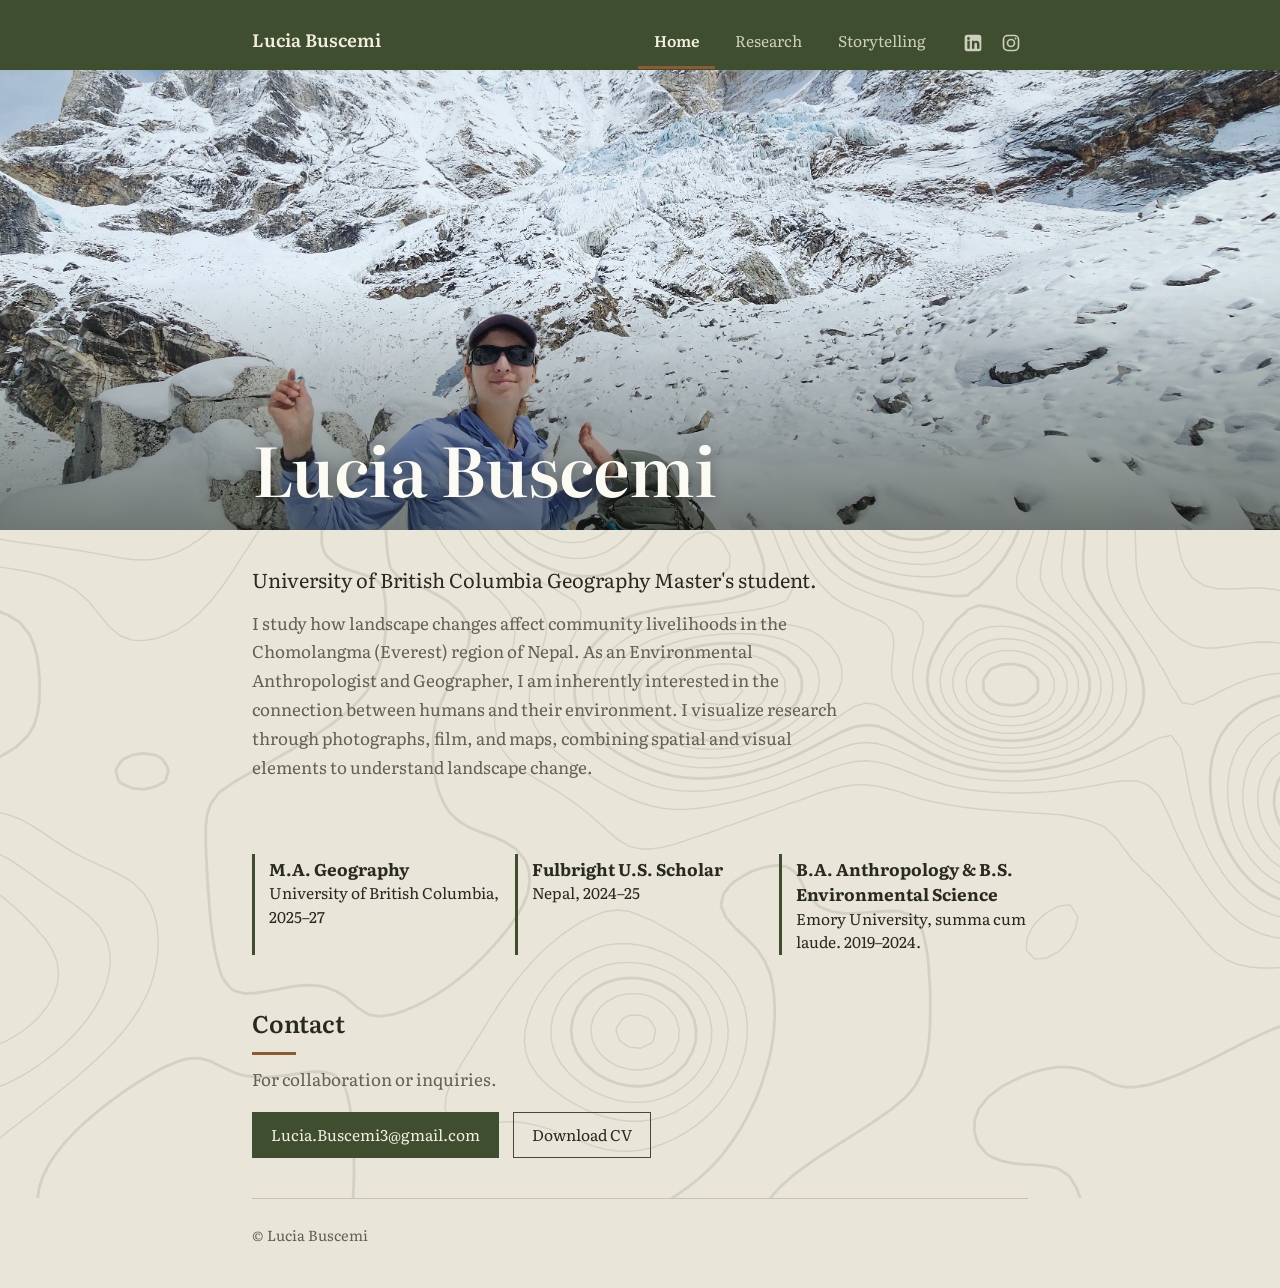
==== commit bd471dcd: "Rename index (18).html to index.html" ====
--- a/index.html
+++ b/index.html
@@ -27,6 +27,12 @@
 nav a{color:var(--on-moss);text-decoration:none;padding:10px 16px 12px;font-size:15.5px;border-bottom:3px solid transparent;opacity:.8}
 nav a:hover{opacity:1}
 nav a[aria-current="page"]{opacity:1;border-bottom-color:var(--clay);font-weight:600}
+.right{display:flex;align-items:baseline;gap:6px 14px}
+.social{display:flex;gap:4px;align-self:center;padding-bottom:2px}
+.social a{display:flex;align-items:center;justify-content:center;width:34px;height:34px;color:var(--on-moss);opacity:.8;border-radius:50%}
+.social a:hover{opacity:1;background:rgba(255,255,255,.12)}
+.social a:focus-visible{outline:2px solid var(--clay);outline-offset:2px;opacity:1}
+.social svg{width:20px;height:20px;display:block}
 .page{display:none;padding-bottom:40px}
 .page.on{display:block}
 #home{position:relative;overflow:hidden}
@@ -100,49 +106,56 @@
 <body>
 <header class="bar"><div class="wrap">
   <span class="name">Lucia Buscemi</span>
+  <div class="right">
   <nav aria-label="Pages">
     <a href="#home">Home</a><span class="dd"><a href="#research" data-also="previous">Research</a>
       <span class="menu"><a href="#research">Current project</a><a href="#previous">Previous work</a></span></span>
     <a href="#storytelling">Storytelling</a>
   </nav>
+  <div class="social">
+    <a href="https://www.linkedin.com/in/lucia-b-6a572013a/" target="_blank" rel="noopener" aria-label="LinkedIn profile">
+      <svg viewBox="0 0 24 24" fill="currentColor" aria-hidden="true"><path d="M5 2h14a3 3 0 0 1 3 3v14a3 3 0 0 1-3 3H5a3 3 0 0 1-3-3V5a3 3 0 0 1 3-3zm.2 7.4v9.4h2.9V9.4H5.2zM6.65 4.9a1.7 1.7 0 1 0 0 3.4 1.7 1.7 0 0 0 0-3.4zm4.1 4.5v9.4h2.9v-4.9c0-1.3.5-2.2 1.7-2.2 1.1 0 1.5.8 1.5 2.1v5h2.9v-5.5c0-2.7-1.4-4.1-3.4-4.1-1.3 0-2.2.7-2.7 1.4V9.4h-2.9z" fill-rule="evenodd"/></svg>
+    </a>
+    <a href="https://www.instagram.com/lucia.buscemi.photo/" target="_blank" rel="noopener" aria-label="Instagram profile">
+      <svg viewBox="0 0 24 24" fill="none" stroke="currentColor" stroke-width="2" aria-hidden="true"><rect x="3" y="3" width="18" height="18" rx="5"/><circle cx="12" cy="12" r="4.2"/><circle cx="17.4" cy="6.6" r="1.1" fill="currentColor" stroke="none"/></svg>
+    </a>
+  </div>
+  </div>
 </div></header>
 
 <main>
-<!-- HOME -->
 <div class="page" id="home">
   <svg id="topo" viewBox="0 0 1200 800" preserveAspectRatio="xMidYMid slice" fill="none" stroke="currentColor" stroke-linejoin="round" aria-hidden="true"></svg>
   <div class="hero">
     <div class="banner">
-      <img id="cover-img" alt="Cover photograph">
+      <img id="cover-img" alt="Cover photo">
       <div class="wrap"><h1>Lucia Buscemi</h1></div>
     </div>
     <div class="wrap">
       <p class="lede">University of British Columbia Geography Master's student.</p>
-      <p class="sub">I study how landscape changes affect community livelihoods in the Chomolangma (Everest) region of Nepal. As an Environmental Anthropologist and Geographer, I am inherently interested in the connection between humans and their environment. I visualize research through photographs, film, and maps -- combining spatial and visual elements to understand landscape change.</p>
+      <p class="sub">I study how landscape changes affect community livelihoods in the Chomolangma (Everest) region of Nepal. As an Environmental Anthropologist and Geographer, I am inherently interested in the connection between humans and their environment. I visualize research through photographs, film, and maps, combining spatial and visual elements to understand landscape change.</p>
     </div>
   </div>
   <div class="wrap">
     <div class="facts">
       <div class="fact"><b>M.A. Geography</b>University of British Columbia, 2025–27</div>
       <div class="fact"><b>Fulbright U.S. Scholar</b>Nepal, 2024–25</div>
-      <div class="fact"><b>B.A. Anthropology & B.S. Environmental Science</b>Emory University, summa cum laude. 2019-2024.</div>
+      <div class="fact"><b>B.A. Anthropology & B.S. Environmental Science</b>Emory University, summa cum laude. 2019&ndash;2024.</div>
     </div>
     <h2>Contact</h2>
     <p class="intro">For collaboration or inquiries.</p>
     <div class="contact">
       <a class="btn fill" href="mailto:Lucia.Buscemi3@gmail.com">Lucia.Buscemi3@gmail.com</a>
-      <a class="btn" href="#">Download CV</a>
+      <a class="btn" href="LB.CV.pdf" target="_blank" rel="noopener">Download CV</a>
     </div>
   </div>
 </div>
-
-<!-- RESEARCH: CURRENT PROJECT -->
 <div class="page" id="research"><div class="wrap">
   <h2>Research</h2>
   <div class="subnav"><a href="#research">Current project</a><a href="#previous">Previous work</a></div>
 
   <div class="carousel" id="ls" tabindex="0" role="group" aria-roledescription="carousel" aria-label="Landslides in Solukhumbu">
-    <div class="slide"><img id="ls-img" alt="" hidden><span id="ls-none">Photo</span></div>
+    <div class="slide"><img id="ls-img" alt="" hidden><span id="ls-none">Photo unavailable</span></div>
     <button class="arrow prev" id="ls-prev" aria-label="Previous photo">&#8249;</button>
     <button class="arrow next" id="ls-next" aria-label="Next photo">&#8250;</button>
     <div class="capline"><span id="ls-cap"></span><span id="ls-count"></span></div>
@@ -161,10 +174,8 @@
   </div>
 
   <h2>Publications</h2>
-  <p class="pub"><strong>In peer-review:</strong> Buscemi, L., Sherpa, M. D., &amp; Koppes, M. (2026). The new road to Jomolangma (Everest) and its consequences of displacement and migration in the Solukhumbu region of Nepal. In <em>IUCN Special Compendium on Migration in Mountain Ecosystems</em>.</p>
+  <p class="pub"><strong>In peer review:</strong> Buscemi, L., Sherpa, M. D., &amp; Koppes, M. (2026). The new road to Jomolangma (Everest) and its consequences of displacement and migration in the Solukhumbu region of Nepal. In <em>IUCN Special Compendium on Migration in Mountain Ecosystems</em>.</p>
 </div></div>
-
-<!-- RESEARCH: PREVIOUS WORK -->
 <div class="page" id="previous"><div class="wrap">
   <h2>Research</h2>
   <div class="subnav"><a href="#research">Current project</a><a href="#previous">Previous work</a></div>
@@ -184,22 +195,20 @@
   <p class="intro">Plastic burning in Guatemala.</p>
   <div class="embed" data-embed="poster" data-ratio="133%" data-max="440px" data-title="Scientific poster"></div>
 </div></div>
-
-<!-- STORYTELLING -->
 <div class="page" id="storytelling"><div class="wrap">
   <h2>Storytelling</h2>
-  <p class="intro">Photographs, film, and print about the places and people I work with.</p>
+  <p class="intro">Photography, photojournalism, video, and magazine work.</p>
 
   <h2>Photography</h2>
   <div class="carousel" id="car" tabindex="0" role="group" aria-roledescription="carousel" aria-label="Photography">
-    <div class="slide"><img id="car-img" alt="" hidden><span id="car-none">Replace with a photo</span></div>
+    <div class="slide"><img id="car-img" alt="" hidden><span id="car-none">Photo unavailable</span></div>
     <button class="arrow prev" id="car-prev" aria-label="Previous photo">&#8249;</button>
     <button class="arrow next" id="car-next" aria-label="Next photo">&#8250;</button>
     <div class="capline"><span id="car-cap"></span><span id="car-count"></span></div>
   </div>
 
   <h2>Photojournalism</h2>
-  <p class="intro">Written from informal interviews with residents of El Chaltén, Argentina, this article explores how the newly elected President of Argentina, Javier Millei, threatens land sovernigity and environmental conservation of the Patagonia region.</p>
+  <p class="intro">Written from informal interviews with residents of El Chaltén, Argentina, this article explores how the newly elected President of Argentina, Javier Milei, threatens land sovereignty and environmental conservation of the Patagonia region.</p>
   <div class="embed" data-embed="photojournalism" data-ratio="62%" data-title="Photojournalism"></div>
 
   <h2>Video</h2>
@@ -222,14 +231,11 @@
 <div class="wrap"><footer>© Lucia Buscemi</footer></div>
 
 <script>
-// Paste your share/embed links between the quotes. Leave empty to show a placeholder.
 var EMBEDS = {
   photojournalism: "https://www.canva.com/design/DAF_JvlA7Rw/uStv0QBDQE4K6cSyzGXrGg/view?embed",
-  video: "https://www.youtube.com/embed/9x9nUaC5-gs?si=LjgP9laKdaHgzKM0",
+  video: "https://www.youtube.com/embed/7JnCS3MT5iM?si=a2xAYNEhiXAOzcc1",
   storymap: "https://storymaps.arcgis.com/stories/f96e7fc4ce134c1085461bcf22367383",
-  flyer: "https://www.canva.com/design/DAGhS96YS2A/IpJbpJyo7QUl0VN2s8rgWg/view?embed",
-  poster: "https://www.canva.com/design/DAGucFhJKdc/jUPxYcBiiAcR9ZHtkVZmww/view?embed",
-  paper: "papers/anthro585-final-paper.pdf" // PDF uploaded to a "papers" folder on GitHub
+  poster: "https://www.canva.com/design/DAGucFhJKdc/jUPxYcBiiAcR9ZHtkVZmww/view?embed"
 };
 document.querySelectorAll(".embed").forEach(function(el){
   if (el.dataset.max) el.style.maxWidth = el.dataset.max;
@@ -246,11 +252,10 @@
     p.innerHTML = '<a target="_blank" rel="noopener">Open in a new tab</a>';
     p.firstChild.href = url; el.appendChild(p);
   } else {
-    f.innerHTML = '<div class="empty">Your ' + el.dataset.title.toLowerCase() + ' will appear here once its link is added.</div>';
+    f.innerHTML = '<div class="empty">Unavailable right now.</div>';
     el.appendChild(f);
   }
 });
-// Stylized contour map of the Everest massif (Everest, Lhotse, Nuptse, Changtse, Cho Oyu, Makalu), not survey data.
 (function(){
   var nx=150, ny=100, S=[[1,.38,1,.13,.10],[1.08,.55,.93,.10,.07],[.82,.55,.82,.12,.07],[.98,.2,.6,.09,.07],[.68,.38,.62,.09,.08],[.25,.3,.7,.14,.10],[1.35,.65,.75,.10,.10],[.75,.85,.5,.08,.07],[.1,.8,.35,.15,.12]];
   function h(x,y){
@@ -275,7 +280,6 @@
   }
   document.getElementById("topo").innerHTML='<path d="'+thin+'" stroke-width="1"/><path d="'+thick+'" stroke-width="2"/>';
 })();
-// Photography: the folder your photos are in. Use "" if they sit next to index.html.
 var PHOTO_DIR = "photos/";
 var PHOTOS = [
   {src: PHOTO_DIR + "himalayanart-1.JPG", caption: "Himalayan Art Symposium | Salleri, Solukhumbu, Nepal | May 2025"},
@@ -314,7 +318,7 @@
   function render(){
     var p=list[i]; cap.textContent=p.caption||""; cnt.textContent=(i+1)+" / "+list.length;
     if(p.src){ none.hidden=true; img.hidden=false; img.alt=p.caption||"Photograph"; img.src=p.src; }
-    else { img.hidden=true; none.hidden=false; none.textContent="Replace with a photo"; }
+    else { img.hidden=true; none.hidden=false; none.textContent="Photo unavailable"; }
   }
   img.addEventListener("error",function(){
     var u=list[i].src, alt=/\.JPG$/.test(u)?u.replace(/\.JPG$/,".jpg"):(/\.jpg$/.test(u)?u.replace(/\.jpg$/,".JPG"):"");
@@ -331,10 +335,8 @@
   render();
 }
 makeCarousel("car", PHOTOS.length ? PHOTOS : [{src:"",caption:"Caption, place, year"}]);
-
-// Current project photos (Research page). Files live in the same folder as your other photos.
 var LANDSLIDES = [
-  {src: PHOTO_DIR + "Landslides1.JPG", caption: "A nine-year old girl sits next to her family home that was destroyed in a landslide triggered by road building five years previous in Solukhumbu, Nepal. Although she told us she did not remember this house, she walked to the house and sat down next to it pensively on her own accord, so maybe a part of her does remember."},
+  {src: PHOTO_DIR + "Landslides1.JPG", caption: "A nine-year-old girl sits next to her family home that was destroyed in a landslide triggered by road building five years previous in Solukhumbu, Nepal. Although she told us she did not remember this house, she walked to the house and sat down next to it pensively on her own accord, so maybe a part of her does remember."},
   {src: PHOTO_DIR + "Landslides2.JPG", caption: "Road construction workers, after being asked not to, threw rocks from where they were building toward a house, leaving many holes in the roof and sides, and windows cracked."},
   {src: PHOTO_DIR + "Landslides3.JPG", caption: "The road from Paiya to Surke, Solukhumbu, Nepal, in a very landslide prone area."},
   {src: PHOTO_DIR + "Landslides4.JPG", caption: "A hydropower project under construction, fed from the Luja Khola. This project has been responsible for continuous blasting for five years, and has caused many, many landslides."},
@@ -342,12 +344,11 @@
   {src: PHOTO_DIR + "Landslides6.JPG", caption: "Buksa, Solukhumbu, with the scars of landslides from the Luja Khola Hydropower project in the background."}
 ];
 makeCarousel("ls", LANDSLIDES);
-// Magazine: the folder with your page images, and how many pages there are (page-01.jpg ... page-66.jpg).
 var MAGAZINE_DIR = "magazine/";
 var MAGAZINE_PAGES = 66;
 var MAGAZINE = {
   pages: [],
-  pdf: "" // optional, e.g. "magazine/magazine.pdf" adds a download link
+  pdf: ""
 };
 for (var n = 1; n <= MAGAZINE_PAGES; n++) MAGAZINE.pages.push(MAGAZINE_DIR + "page-" + (n < 10 ? "0" : "") + n + ".jpg");
 (function(){
@@ -361,7 +362,7 @@
   }
   function render(){
     sp.innerHTML=""; sp.className="spread"+(single?" single":"");
-    if(!pages.length){ sp.innerHTML='<div class="none">Magazine pages will appear here as a two-page spread.</div>'; cap.textContent=""; prev.hidden=next.hidden=true; return; }
+    if(!pages.length){ sp.innerHTML='<div class="none">Magazine pages are unavailable right now.</div>'; cap.textContent=""; prev.hidden=next.hidden=true; return; }
     var v=views[i]; v.forEach(function(k){var im=document.createElement("img"); im.alt="Magazine page "+(k+1);
       im.onerror=function(){ var u=im.getAttribute("src"); if(!im.dataset.r){ im.dataset.r=1; im.src=/\.jpg$/.test(u)?u.replace(/\.jpg$/,".JPG"):u.replace(/\.JPG$/,".jpg"); } };
       im.src=pages[k]; sp.appendChild(im);});
@@ -380,7 +381,6 @@
   if(MAGAZINE.pdf){ pdf.innerHTML='<a download>Download the magazine (PDF)</a>'; pdf.firstChild.href=MAGAZINE.pdf; }
   build(); render();
 })();
-// Cover photo banner on the home page
 (function(){
   var im=document.getElementById("cover-img");
   im.addEventListener("error",function(){
